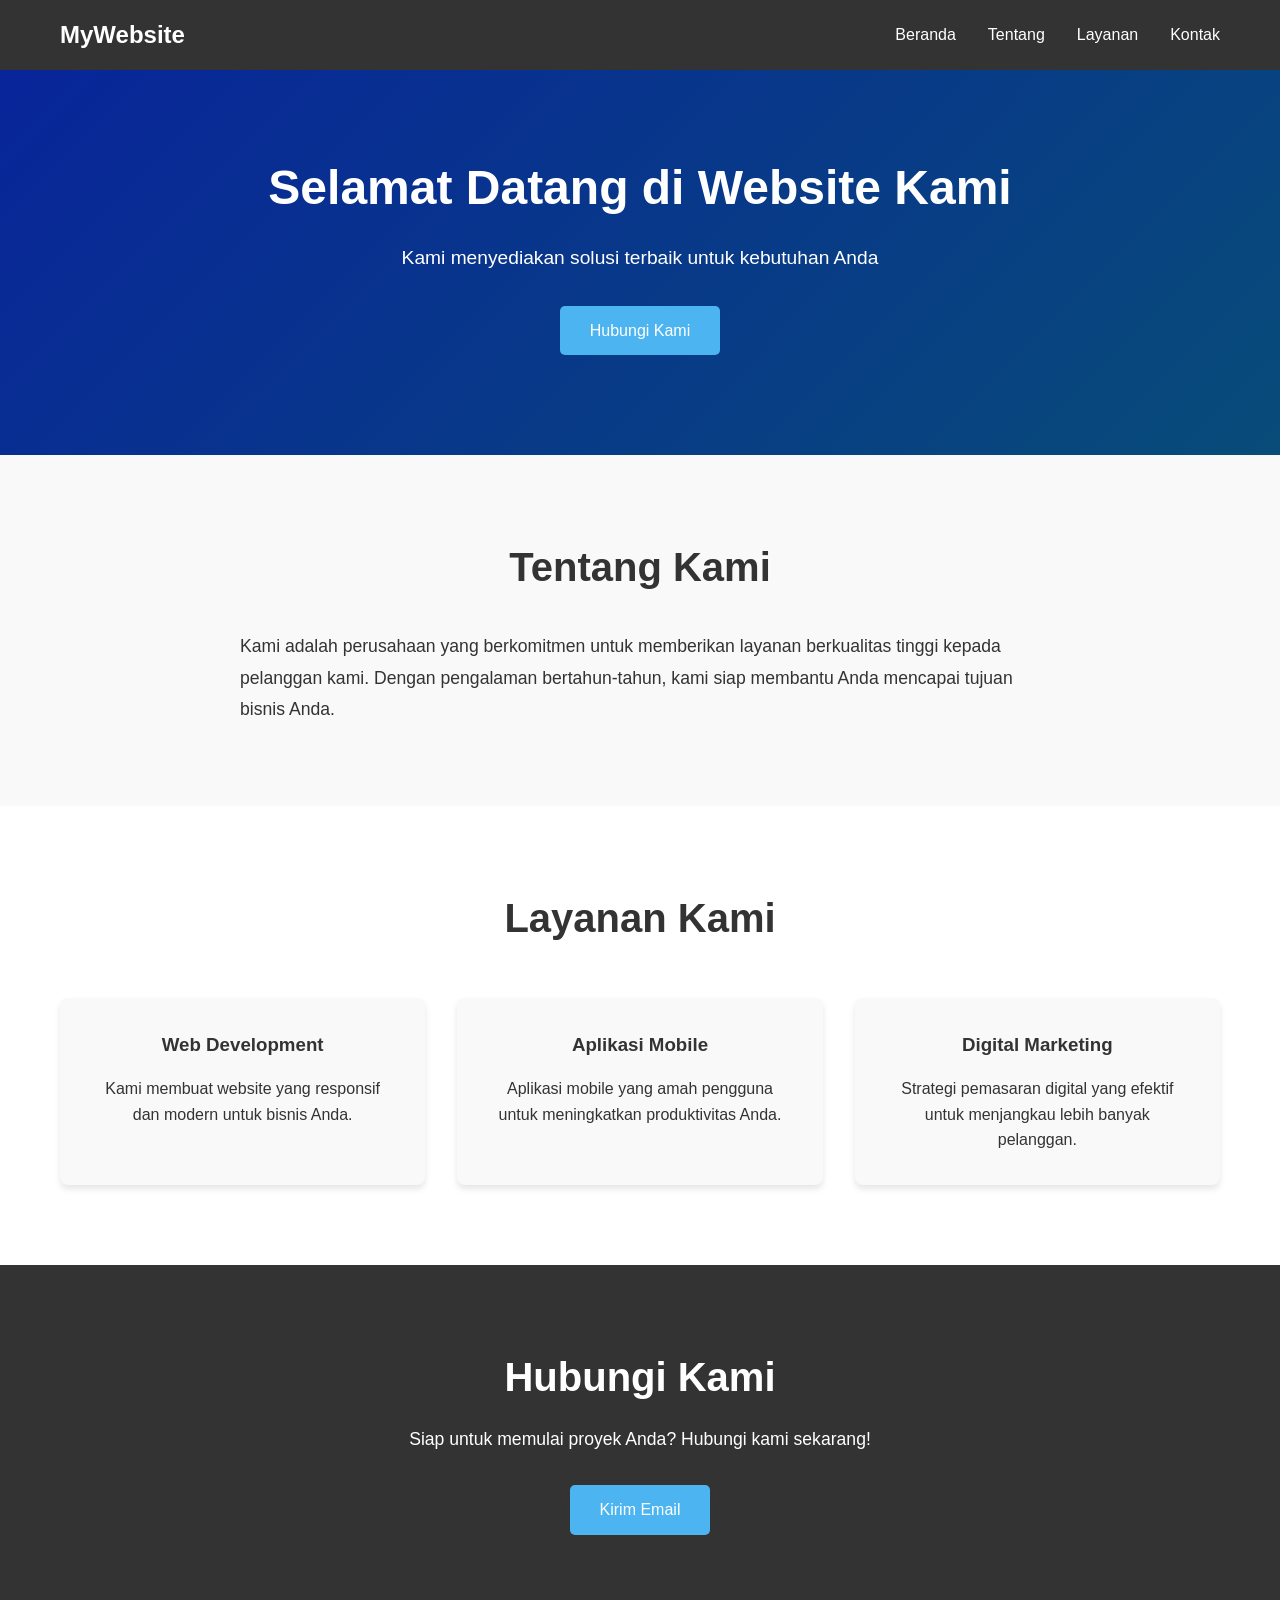
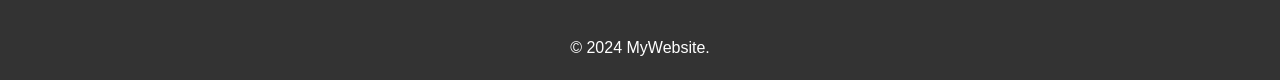
==== index.html @ e6ab4577 "tambah" ====
<!DOCTYPE html>
<html lang="id">
<head>
    <meta charset="UTF-8">
    <meta name="viewport" content="width=device-width, initial-scale=1.0">
    <title>Landing Page Sederhana</title>
    <link rel="stylesheet" href="index.css">
</head>
<body>
    <header>
        <nav>
            <div class="container">
                <h1 class="logo">MyWebsite</h1>
                <ul class="box-1">
                    <li><a href="#home">Beranda</a></li>
                    <li><a href="#about">Tentang</a></li>
                    <li><a href="#services">Layanan</a></li>
                    <li><a href="#contact">Kontak</a></li>
                </ul>
            </div>
        </nav>
    </header>

    <section id="home" class="box-2">
        <div class="container">
            <h2>Selamat Datang di Website Kami</h2>
            <p>Kami menyediakan solusi terbaik untuk kebutuhan Anda</p>
            <a href="#contact" class="btn">Hubungi Kami</a>
        </div>
    </section>

    <section id="about" class="about">
        <div class="container">
            <h2>Tentang Kami</h2>
            <p>Kami adalah perusahaan yang berkomitmen untuk memberikan layanan berkualitas tinggi kepada pelanggan kami. Dengan pengalaman bertahun-tahun, kami siap membantu Anda mencapai tujuan bisnis Anda.</p>
        </div>
    </section>

    <section id="services" class="services">
        <div class="container">
            <h2>Layanan Kami</h2>
            <div class="service-grid">
                <div class="service-item">
                    <h3>Web Development</h3>
                    <p>Kami membuat website yang responsif dan modern untuk bisnis Anda.</p>
                </div>
                <div class="service-item">
                    <h3>Aplikasi Mobile</h3>
                    <p>Aplikasi mobile yang amah pengguna untuk meningkatkan produktivitas Anda.</p>
                </div>
                <div class="service-item">
                    <h3>Digital Marketing</h3>
                    <p>Strategi pemasaran digital yang efektif untuk menjangkau lebih banyak pelanggan.</p>
                </div>
            </div>
        </div>
    </section>

    <section id="contact" class="contact">
        <div class="container">
            <h2>Hubungi Kami</h2>
            <p>Siap untuk memulai proyek Anda? Hubungi kami sekarang!</p>
            <a href="mailto:info@mywebsite.com" class="btn">Kirim Email</a>
        </div>
    </section>

    <footer>
        <div class="container">
            <p>&copy; 2024 MyWebsite.</p>
        </div>
    </footer>
</body>
</html>
---- index.css ----
/* Reset and base styles */
* {
    margin: 0;
    padding: 0;
    box-sizing: border-box;
}

body {
    font-family: Arial, sans-serif;
    line-height: 1.6;
    color: #333;
    scroll-behavior: smooth;
}

.container {
    max-width: 1200px;
    margin: 0 auto;
    padding: 0 20px;
}

/* Navigation */
nav {
    background-color: #333;
    color: white;
    padding: 1rem 0;
    position: fixed;
    width: 100%;
    top: 0;
    z-index: 100;
}

nav .container {
    display: flex;
    justify-content: space-between;
    align-items: center;
}

.logo {
    font-size: 1.5rem;
    font-weight: bold;
}

.box-1 {
    list-style: none;
    display: flex;
}

.box-1 li {
    margin-left: 2rem;
}

.box-1 a {
    color: white;
    text-decoration: none;
    transition: color 0.3s;
}

.box-1 a:hover {
    color: #f4f4f4;
}

/* Hero Section */
.box-2 {
    background: linear-gradient(135deg, #08239b 0%, #084c79 100%);
    color: white;
    padding: 150px 0 100px;
    text-align: center;
}

.box-2 h2 {
    font-size: 3rem;
    margin-bottom: 1rem;
}

.box-2 p {
    font-size: 1.2rem;
    margin-bottom: 2rem;
}

.btn {
    display: inline-block;
    background-color: #4cb5f1;
    color: white;
    padding: 12px 30px;
    text-decoration: none;
    border-radius: 5px;
    transition: background-color 0.3s;
}

.btn:hover {
    background-color: #ff5252;
}

/* About Section */
.about {
    padding: 80px 0;
    background-color: #f9f9f9;
}

.about h2 {
    text-align: center;
    margin-bottom: 2rem;
    font-size: 2.5rem;
}

.about p {
    font-size: 1.1rem;
    line-height: 1.8;
    max-width: 800px;
    margin: 0 auto;
}

/* Services Section */
.services {
    padding: 80px 0;
}

.services h2 {
    text-align: center;
    margin-bottom: 3rem;
    font-size: 2.5rem;
}

.service-grid {
    display: grid;
    grid-template-columns: repeat(auto-fit, minmax(300px, 1fr));
    gap: 2rem;
}

.service-item {
    background-color: #f9f9f9;
    padding: 2rem;
    border-radius: 8px;
    text-align: center;
    box-shadow: 0 4px 6px rgba(0, 0, 0, 0.1);
    transition: transform 0.3s;
}

.service-item:hover {
    transform: translateY(-5px);
}

.service-item h3 {
    margin-bottom: 1rem;
    color: #333;
}

/* Contact Section */
.contact {
    padding: 80px 0;
    background-color: #333;
    color: white;
    text-align: center;
}

.contact h2 {
    margin-bottom: 1rem;
    font-size: 2.5rem;
}

.contact p {
    margin-bottom: 2rem;
    font-size: 1.1rem;
}

/* Footer */
footer {
    background-color: #333;
    color: white;
    text-align: center;
    padding: 20px 0;
}

/* Responsive Design */
@media (max-width: 768px) {
    .hero h2 {
        font-size: 2rem;
    }

    .nav-links {
        display: none; /* Simple mobile menu - could be improved with JS */
    }

    .service-grid {
        grid-template-columns: 1fr;
    }
}
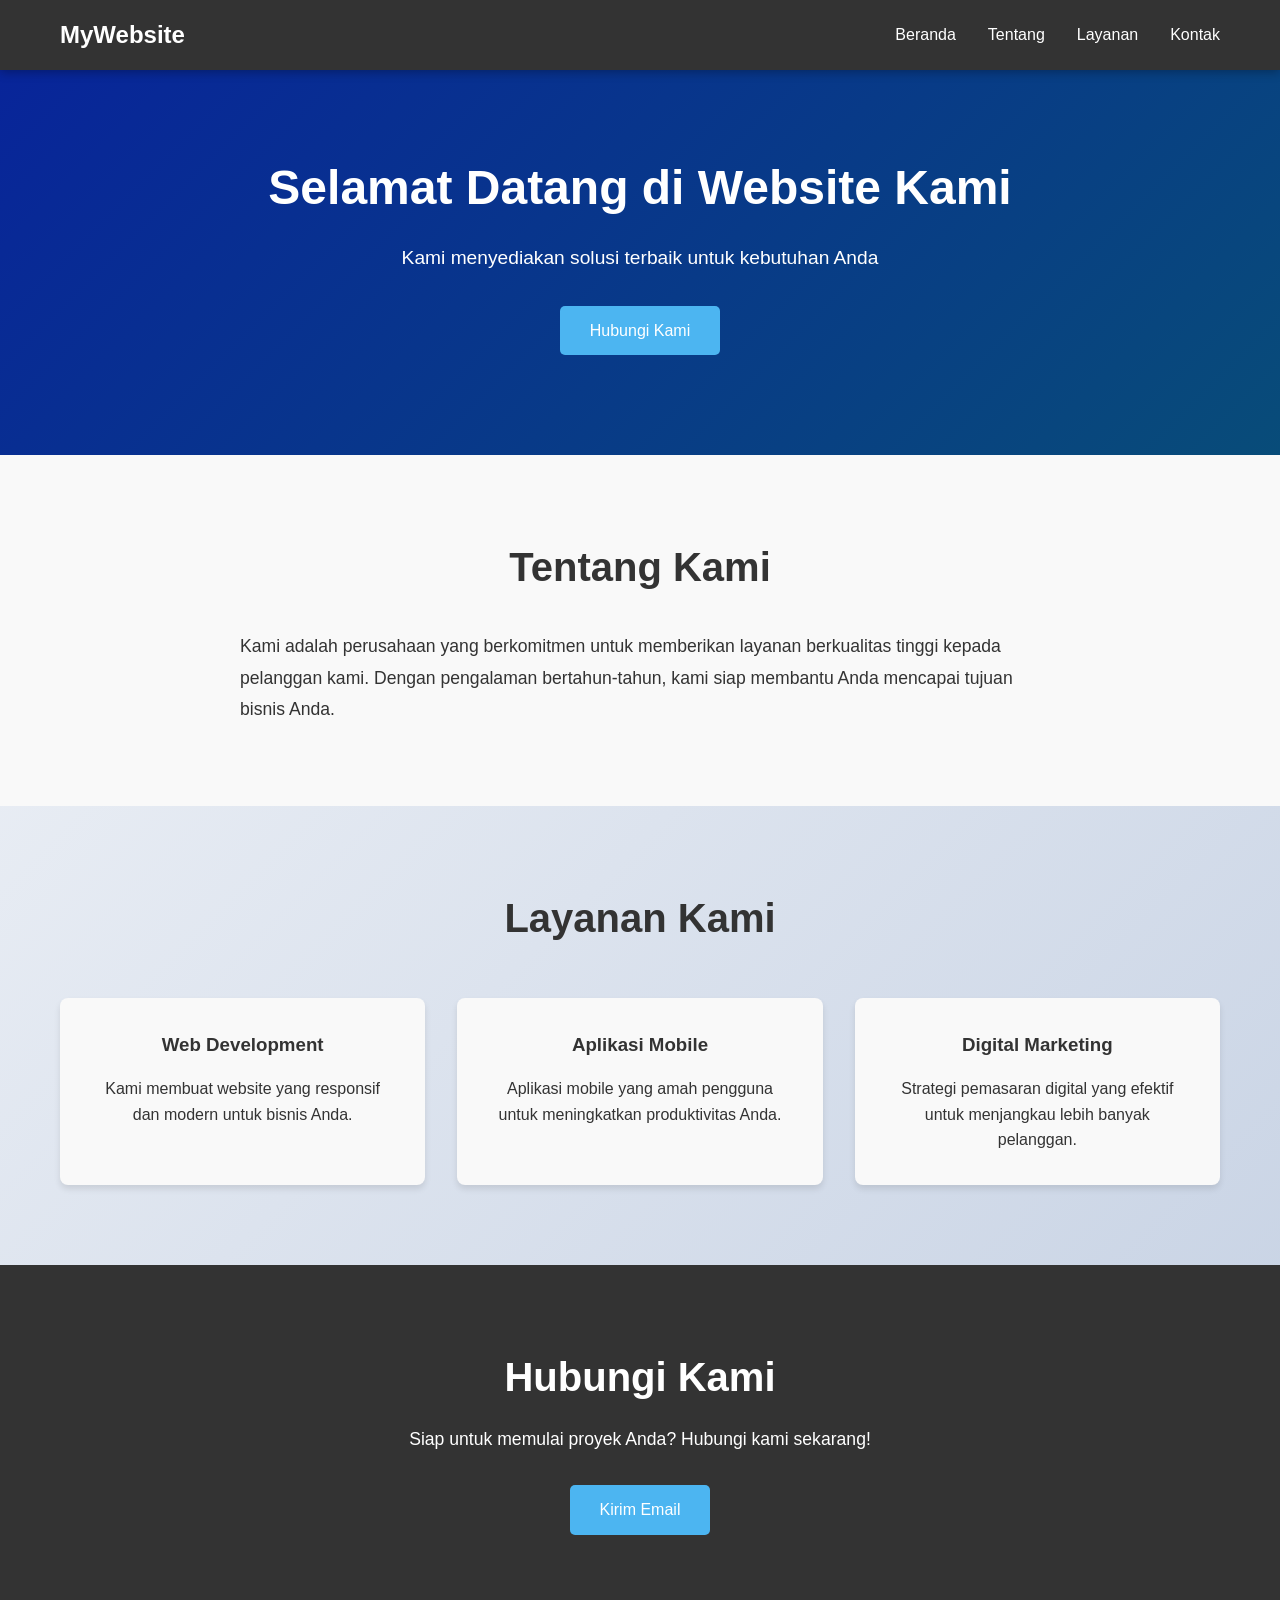
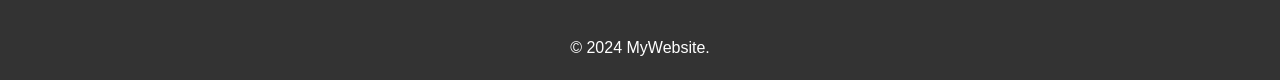
==== commit 9ac0b196: "new" ====
--- a/index.html
+++ b/index.html
@@ -6,6 +6,7 @@
     <title>Landing Page Sederhana</title>
     <link rel="stylesheet" href="index.css">
 </head>
+
 <body>
     <header>
         <nav>
@@ -32,7 +33,8 @@
     <section id="about" class="about">
         <div class="container">
             <h2>Tentang Kami</h2>
-            <p>Kami adalah perusahaan yang berkomitmen untuk memberikan layanan berkualitas tinggi kepada pelanggan kami. Dengan pengalaman bertahun-tahun, kami siap membantu Anda mencapai tujuan bisnis Anda.</p>
+            <p>Kami adalah perusahaan yang berkomitmen untuk memberikan layanan berkualitas tinggi kepada pelanggan
+                kami. Dengan pengalaman bertahun-tahun, kami siap membantu Anda mencapai tujuan bisnis Anda.</p>
         </div>
     </section>
 
--- a/index.css
+++ b/index.css
@@ -10,6 +10,8 @@
     line-height: 1.6;
     color: #333;
     scroll-behavior: smooth;
+    background: linear-gradient(135deg, #f5f7fa 0%, #c3cfe2 100%);
+    min-height: 100vh;
 }
 
 .container {
@@ -27,6 +29,7 @@
     width: 100%;
     top: 0;
     z-index: 100;
+    box-shadow: 0 2px 10px rgba(0, 0, 0, 0.3);
 }
 
 nav .container {
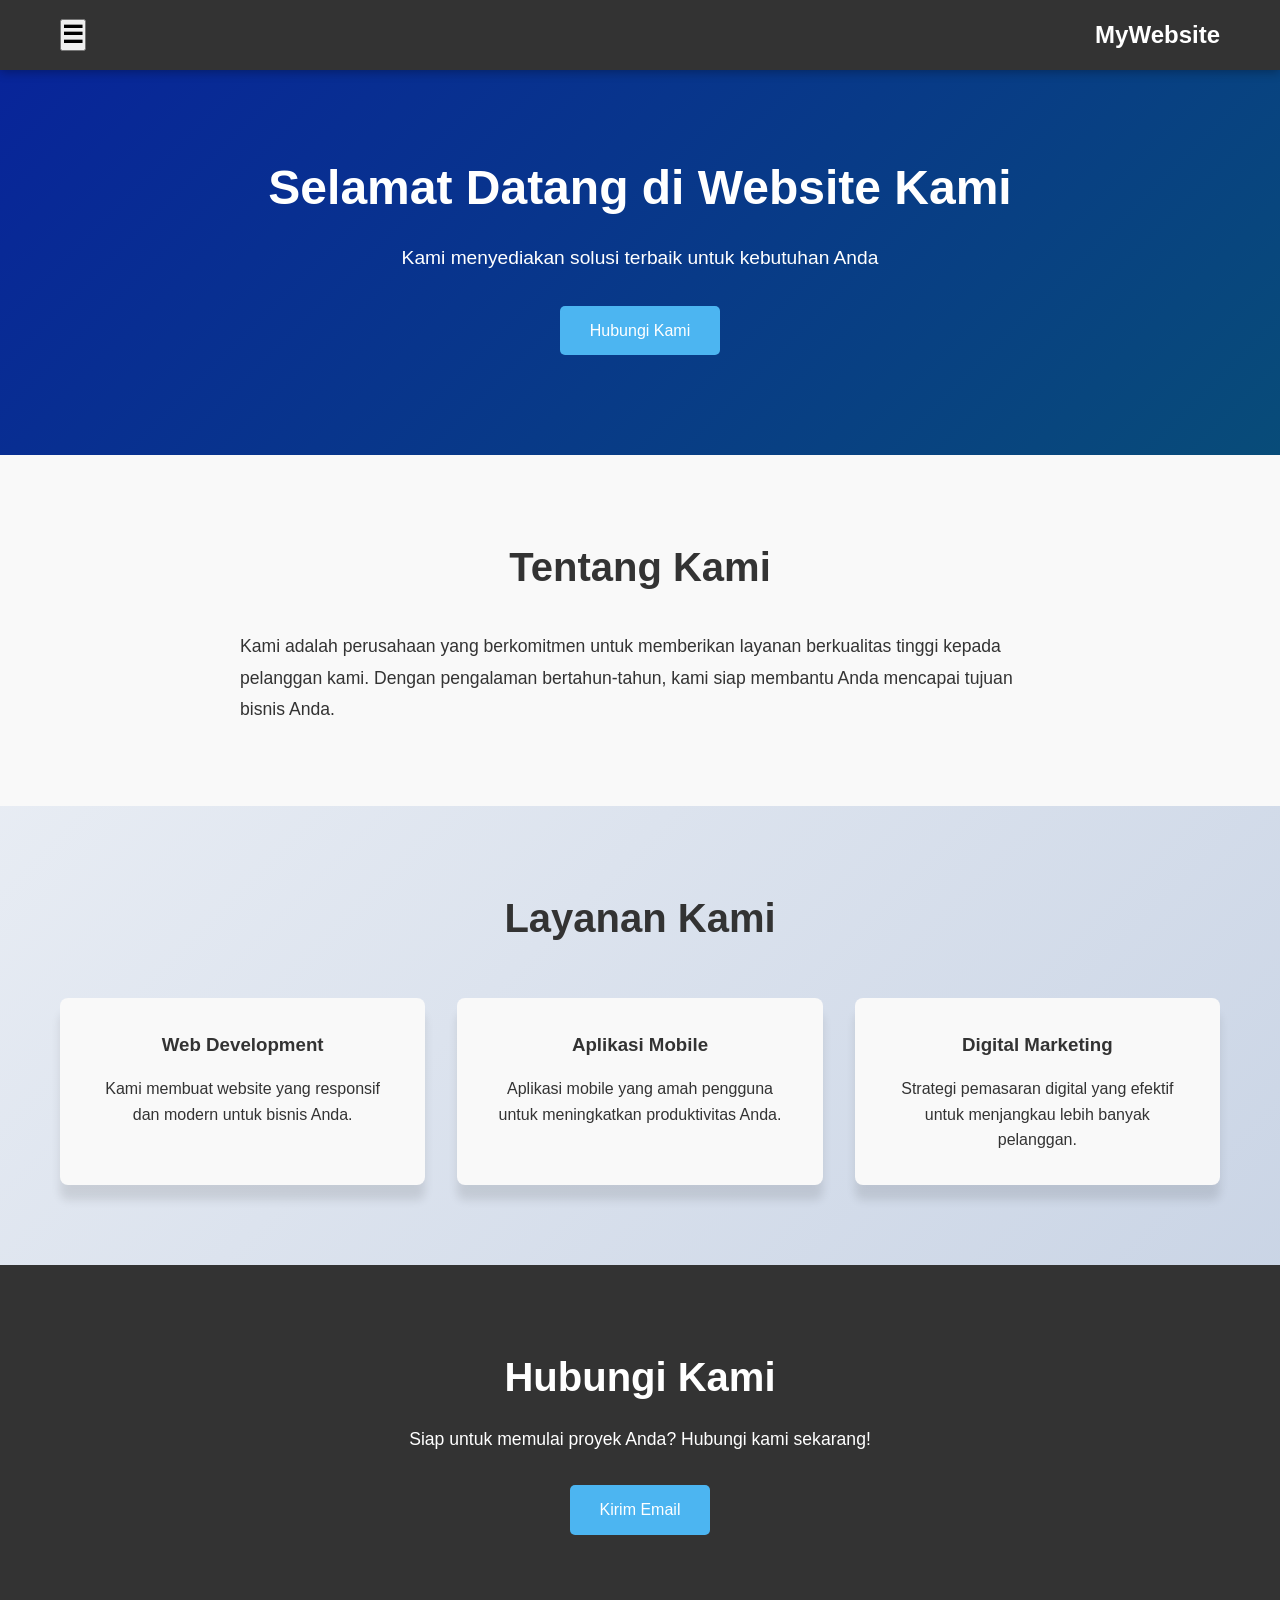
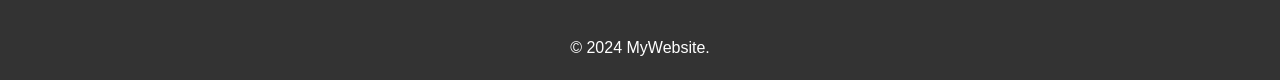
==== commit 42624e68: "new folder" ====
--- a/index.html
+++ b/index.html
@@ -1,5 +1,6 @@
 <!DOCTYPE html>
 <html lang="id">
+
 <head>
     <meta charset="UTF-8">
     <meta name="viewport" content="width=device-width, initial-scale=1.0">
@@ -11,13 +12,21 @@
     <header>
         <nav>
             <div class="container">
-                <h1 class="logo">MyWebsite</h1>
-                <ul class="box-1">
-                    <li><a href="#home">Beranda</a></li>
-                    <li><a href="#about">Tentang</a></li>
-                    <li><a href="#services">Layanan</a></li>
-                    <li><a href="#contact">Kontak</a></li>
-                </ul>
+                <div class="menu">
+                    <button onclick="menu.hidden^=1">
+                        <h1 class="logo">☰</h1>
+                    </button>
+                    <ul id="menu" hidden>
+                        <a href="#home">Beranda</a>
+                        <a href="#about">Tentang</a>
+                        <a href="#services">Layanan</a>
+                        <a href="#contact">Kontak</a>
+                    </ul>
+                </div>
+
+                <div>
+                    <h1 class="logo">MyWebsite</h1>
+                </div>
             </div>
         </nav>
     </header>
@@ -72,4 +81,5 @@
         </div>
     </footer>
 </body>
-</html>
+
+</html>
--- a/index.css
+++ b/index.css
@@ -135,12 +135,12 @@
     padding: 2rem;
     border-radius: 8px;
     text-align: center;
-    box-shadow: 0 4px 6px rgba(0, 0, 0, 0.1);
+    box-shadow: 0 15px 10px rgba(0, 0, 0, 0.1);
     transition: transform 0.3s;
 }
 
 .service-item:hover {
-    transform: translateY(-5px);
+    transform: translateY(-20px);
 }
 
 .service-item h3 {
@@ -172,6 +172,25 @@
     color: white;
     text-align: center;
     padding: 20px 0;
+}
+
+.menu a{
+    flex-direction: column;
+    display: block;
+    text-decoration: none;
+    color: rgb(0, 0, 0);
+    padding: 7px;
+}
+
+.menu{
+    position: relative;
+}
+
+#menu{
+    position:absolute;
+    background-color: gray;
+    box-shadow: #333 0px 2px 10px;
+    border-radius: 7px;
 }
 
 /* Responsive Design */
